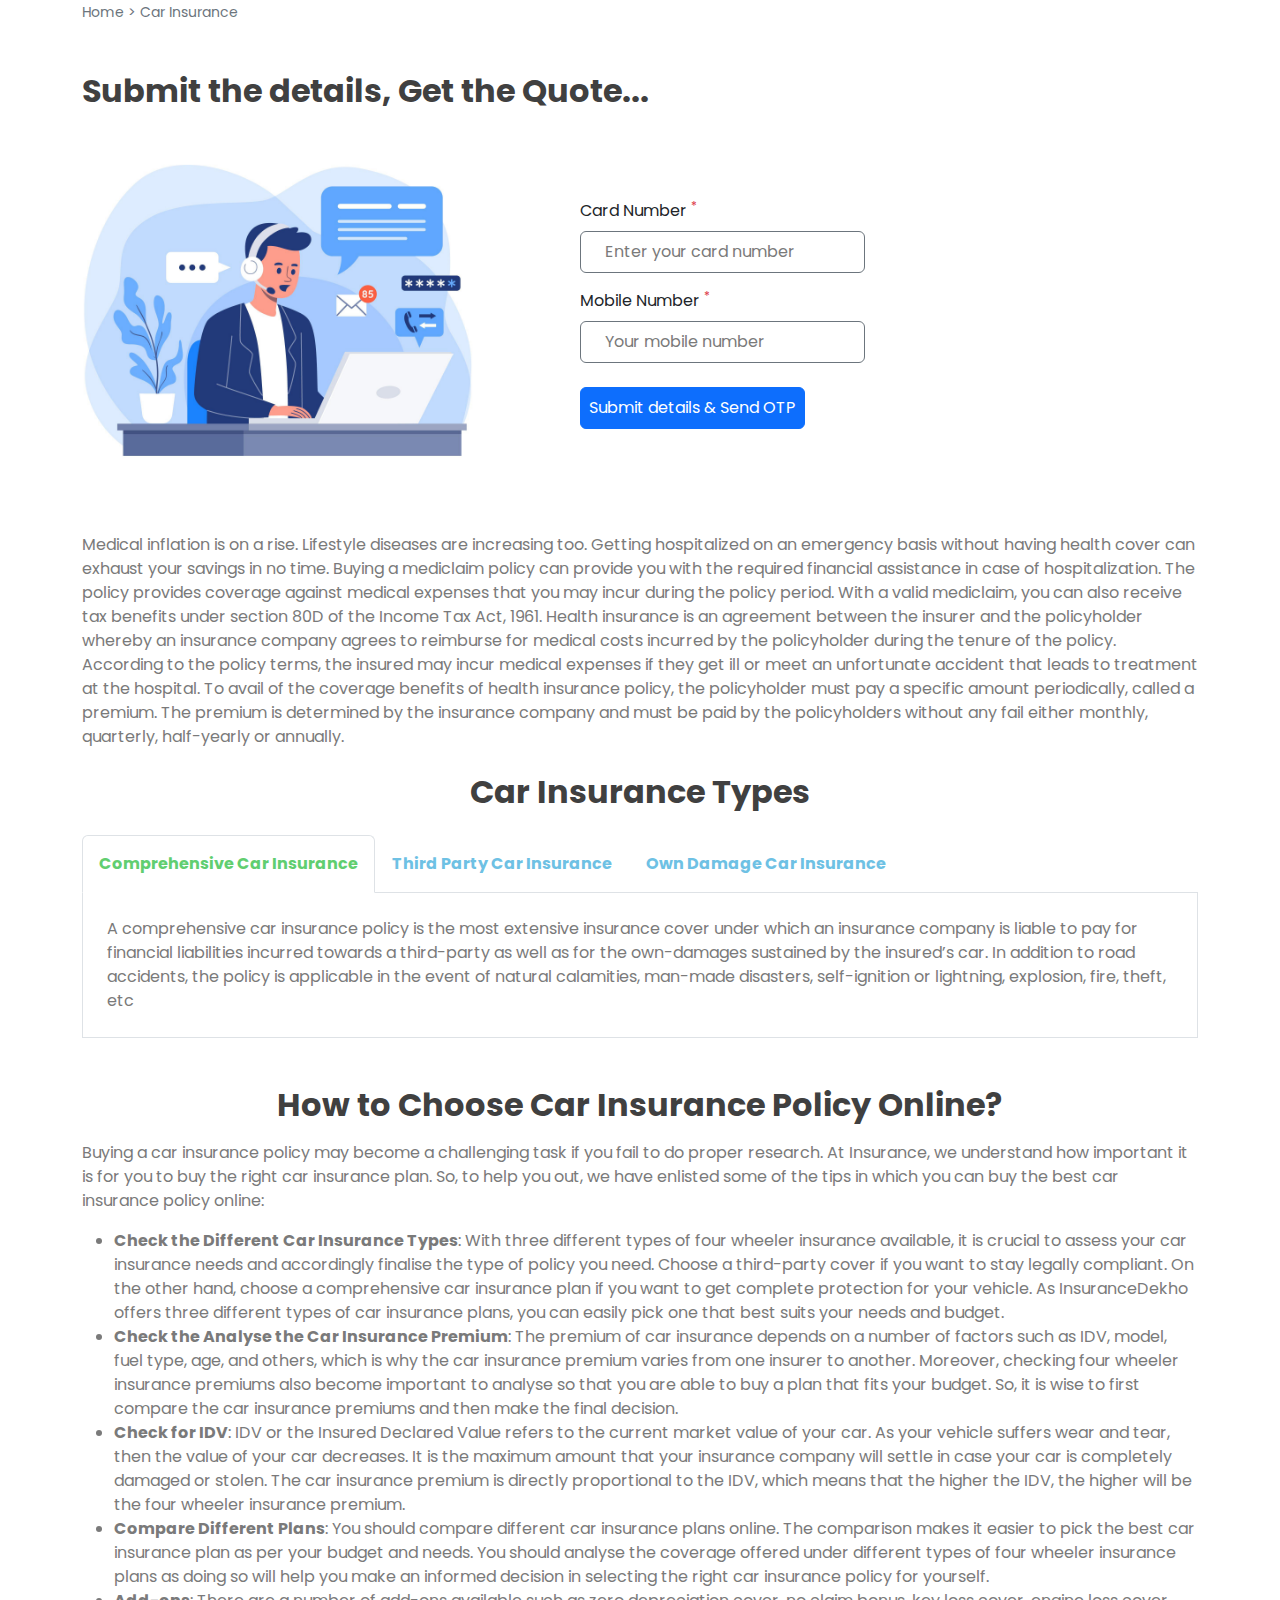
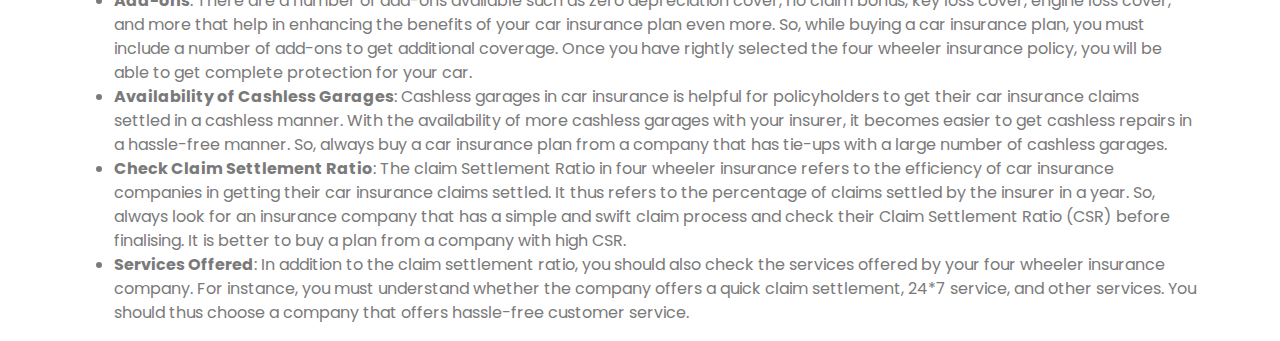
==== health-insurance.html @ cc4a96fe "update index.html and insurance.html" ====
<!DOCTYPE html>
<html lang="en">
  <head>
    <meta charset="UTF-8" />
    <meta name="viewport" content="width=device-width, initial-scale=1.0" />
    <link
      rel="stylesheet"
      href="https://cdn.jsdelivr.net/npm/bootstrap@5.3.3/dist/css/bootstrap.min.css"
    />

    <title>Health Insurance</title>
    <link rel="stylesheet" href="style.css" />
  </head>
  <body>

    <div class="container">
      <nav class="">
        <ul
          class="d-flex align-items-center gap-1 list-unstyled text-secondary"
        >
          <li>
            <a
              href="#"
              class="text-decoration-none text-secondary"
              style="font-size: 14px"
              >Home</a
            >
          </li>
          <li style="font-size: 14px">></li>
          <li>
            <a
              href="#"
              class="text-decoration-none text-secondary"
              style="font-size: 14px"
              >Car Insurance</a
            >
          </li>
        </ul>
      </nav>
      <h4 class="fw-bold fs-2 mt-5">Submit the details, Get the Quote...</h4>
      <div
        class="d-flex flex-column flex-md-row gap-5 justify-content-between"
      >
        <img class="img-fluid leads" src="asset/images/leads.jpg" alt="Leads" />
        <form action="" class="mx-auto align-self-center">
          <div
          
            class="d-flex flex-column flex-md-row flex-wrap row-gap-3"
          >
            <div class="g-col-3">
              <label for="cardNumber"
                >Card Number <sup class="text-danger">*</sup></label
              >
              <input
                type="text"
                id="cardNumber"
                class="mt-2 rounded p-2 border border-1 border-secondary"
                placeholder="Enter your card number"
                style="text-indent: 1rem"
                required
              />
            </div>
            <div class="">
              <label for="mobileNumber"
                >Mobile Number <sup class="text-danger">*</sup></label
              >
              <input
                type="text"
                id="mobileNumber"
                class="mt-2 rounded p-2 border border-1 border-secondary"
                placeholder="Your mobile number"
                style="text-indent: 1rem"
                required
              />
            </div>
          </div>
          <div class="mt-4">
            <button type="submit" class="btn btn-primary rounded p-2">
              Submit details & Send OTP
            </button>
          </div>
        </form>
      </div>
      <p class="mt-4">
        Medical inflation is on a rise. Lifestyle diseases are increasing too. Getting hospitalized on an emergency basis without having health cover can exhaust your savings in no time. Buying a mediclaim policy can provide you with the required financial assistance in case of hospitalization. The policy provides coverage against medical expenses that you may incur during the policy period. With a valid mediclaim, you can also receive tax benefits under section 80D of the Income Tax Act, 1961.

Health insurance is an agreement between the insurer and the policyholder whereby an insurance company agrees to reimburse for medical costs incurred by the policyholder during the tenure of the policy. According to the policy terms, the insured may incur medical expenses if they get ill or meet an unfortunate accident that leads to treatment at the hospital. To avail of the coverage benefits of health insurance policy, the policyholder must pay a specific amount periodically, called a premium. The premium is determined by the insurance company and must be paid by the policyholders without any fail either monthly, quarterly, half-yearly or annually.
        
        
      </p>
      <h4 class="fw-bold fs-2 mt-4 text-center" style="color: #404040">
       Car Insurance Types
      </h1>
      <div class="my-4 tab__Large">
        <ul class="nav nav-tabs" role="tablist">
          <li class="nav-item" role="presentation">
            <a
              class="nav-link active p-3 fw-bold tab__Link"
              id="simple-tab-0"
              data-bs-toggle="tab"
              href="#simple-tabpanel-0"
              role="tab"
              aria-controls="simple-tabpanel-0"
              aria-selected="true"
              >Comprehensive Car Insurance</a
            >
          </li>
          <li class="nav-item" role="presentation">
            <a
              class="nav-link p-3 fw-bold tab__Link"
              id="simple-tab-1"
              data-bs-toggle="tab"
              href="#simple-tabpanel-1"
              role="tab"
              aria-controls="simple-tabpanel-1"
              aria-selected="false"
              >Third Party Car Insurance</a
            >
          </li>
          <li class="nav-item" role="presentation">
            <a
              class="nav-link p-3 fw-bold tab__Link"
              id="simple-tab-2"
              data-bs-toggle="tab"
              href="#simple-tabpanel-2"
              role="tab"
              aria-controls="simple-tabpanel-2"
              aria-selected="false"
              >Own Damage Car Insurance</a
            >
          </li>
        </ul>
        <div class="tab-content" id="tab-content">
          <p
            class="tab-pane p-4 border border-top-0 active"
            id="simple-tabpanel-0"
            role="tabpanel"
            aria-labelledby="simple-tab-0"
          >
          A comprehensive car insurance policy is the most extensive insurance cover under which an insurance company is liable to pay for financial liabilities incurred towards a third-party as well as for the own-damages sustained by the insured’s car. In addition to road accidents, the policy is applicable in the event of natural calamities, man-made disasters, self-ignition or lightning, explosion, fire, theft, etc
          </p>
          <p
            class="tab-pane p-4 border border-top-0"
            id="simple-tabpanel-1"
            role="tabpanel"
            aria-labelledby="simple-tab-1"
          >
          Third-party car insurance policy is a mandatory requirement for driving a car in India. It is the most basic insurance plan and is thus also called Liability Only Car Insurance Policy. Under this cover, the insurance company is liable to pay for the bodily injuries, permanent disability, temporary disability as well as death of the third party caused by an accident involving the insured’s car. This plan also provides coverage for property damage incurred by the third party up to Rs. 7.5 Lakh.
          </p>
          <p
            class="tab-pane p-4 border border-top-0 "
            id="simple-tabpanel-2"
            role="tabpanel"
            aria-labelledby="simple-tab-2"
          >
          In September 2019, the Insurance Regulatory and Development Authority of India (IRDAI) introduced the Standalone Own-Damage car insurance policy. Under this plan, the insured gets insurance coverage only for the own-damages sustained by his/her four-wheeler in a road accident, natural/man-made calamity, fire, explosion, theft or any other mishap. A standalone own-damage car insurance policy aims at offering the insured the flexibility in terms of the insurance provider they want to choose.
          </p>
        </div>
      </div>
      <div
        class="accordion border my-4 small__devices__accordion"
        id="accordionPanelsStayOpenExample"
      >
        <div class="accordion-item">
          <h2 class="accordion-header" id="panelsStayOpen-headingOne">
            <button
              class="accordion-button fw-bold collapsed"
              type="button"
              data-bs-toggle="collapse"
              data-bs-target="#panelsStayOpen-collapseOne"
              aria-expanded="false"
              aria-controls="panelsStayOpen-collapseOne"
              style="border-radius: 0;"
            >
              Comprehensive Car Insurance
            </button>
          </h2>
          <div
            id="panelsStayOpen-collapseOne"
            class="accordion-collapse collapse"
            aria-labelledby="panelsStayOpen-headingOne"
          >
            <p class="accordion-body">
                A comprehensive car insurance policy is the most extensive insurance cover under which an insurance company is liable to pay for financial liabilities incurred towards a third-party as well as for the own-damages sustained by the insured’s car. In addition to road accidents, the policy is applicable in the event of natural calamities, man-made disasters, self-ignition or lightning, explosion, fire, theft, etc
            </p>
          </div>
        </div>
        <div class="accordion-item">
          <h2 class="accordion-header" id="panelsStayOpen-headingTwo">
            <button
              class="accordion-button collapsed fw-bold"
              type="button"
              data-bs-toggle="collapse"
              data-bs-target="#panelsStayOpen-collapseTwo"
              aria-expanded="false"
              aria-controls="panelsStayOpen-collapseTwo"
              style="border-radius: 0;"
            >
              Third Car Party Insurance
            </button>
          </h2>
          <div
            id="panelsStayOpen-collapseTwo"
            class="accordion-collapse collapse"
            aria-labelledby="panelsStayOpen-headingTwo"
          >
            <p class="accordion-body">
                Third-party car insurance policy is a mandatory requirement for driving a car in India. It is the most basic insurance plan and is thus also called Liability Only Car Insurance Policy. Under this cover, the insurance company is liable to pay for the bodily injuries, permanent disability, temporary disability as well as death of the third party caused by an accident involving the insured’s car. This plan also provides coverage for property damage incurred by the third party up to Rs. 7.5 Lakh.
            </p>
          </div>
        </div>
        <div class="accordion-item">
          <h2 class="accordion-header" id="panelsStayOpen-headingThree">
            <button
              class="accordion-button collapsed fw-bold"
              type="button"
              data-bs-toggle="collapse"
              data-bs-target="#panelsStayOpen-collapseThree"
              aria-expanded="false"
              aria-controls="panelsStayOpen-collapseThree"
              style="border-radius: 0;"
            >
              Own Damage Car Insurance
            </button>
          </h2>
          <div
            id="panelsStayOpen-collapseThree"
            class="accordion-collapse collapse"
            aria-labelledby="panelsStayOpen-headingThree"
          >
            <p class="accordion-body">
                In September 2019, the Insurance Regulatory and Development Authority of India (IRDAI) introduced the Standalone Own-Damage car insurance policy. Under this plan, the insured gets insurance coverage only for the own-damages sustained by his/her four-wheeler in a road accident, natural/man-made calamity, fire, explosion, theft or any other mishap. A standalone own-damage car insurance policy aims at offering the insured the flexibility in terms of the insurance provider they want to choose.
            </p>
          </div>
         </div>
        </div>
        <div class="mt-5">
            <h4 class="fw-bold fs-2 mb-3 text-center" style="color: #404040">
                How to Choose Car Insurance Policy Online?
              </h4>
              <p class="my-3">Buying a car insurance policy may become a challenging task if you fail to do proper research. At Insurance, we understand how important it is for you to buy the right car insurance plan. So, to help you out, we have enlisted some of the tips in which you can buy the best car insurance policy online:</p>
              <div class="flex flex-column gap-3">
                <ul class="" style="color: #7A7A7A;">
                    <li><span class="fw-bold" style="color: #7A7A7A;">Check the Different Car Insurance Types</span>: With three different types of four wheeler insurance available, it is crucial to assess your car insurance needs and accordingly finalise the type of policy you need. Choose a third-party cover if you want to stay legally compliant. On the other hand, choose a comprehensive car insurance plan if you want to get complete protection for your vehicle. As InsuranceDekho offers three different types of car insurance plans, you can easily pick one that best suits your needs and budget.</li>
                    <li>
                        <span class="fw-bold" style="color: #7A7A7A;">Check the Analyse the Car Insurance Premium</span>: The premium of car insurance depends on a number of factors such as IDV, model, fuel type, age, and others, which is why the car insurance premium varies from one insurer to another. Moreover, checking four wheeler insurance premiums also become important to analyse so that you are able to buy a plan that fits your budget. So, it is wise to first compare the car insurance premiums and then make the final decision.
                    </li>
                    <li>
                        <span class="fw-bold" style="color: #7A7A7A;">Check for IDV</span>: IDV or the Insured Declared Value refers to the current market value of your car. As your vehicle suffers wear and tear, then the value of your car decreases. It is the maximum amount that your insurance company will settle in case your car is completely damaged or stolen. The car insurance premium is directly proportional to the IDV, which means that the higher the IDV, the higher will be the four wheeler insurance premium.
                    </li>
                    <li>
                        <span class="fw-bold" style="color: #7A7A7A;">Compare Different Plans</span>: You should compare different car insurance plans online. The comparison makes it easier to pick the best car insurance plan as per your budget and needs. You should analyse the coverage offered under different types of four wheeler insurance plans as doing so will help you make an informed decision in selecting the right car insurance policy for yourself.
                    </li>
                    <li>
                        <span class="fw-bold" style="color: #7A7A7A;">Add-ons</span>: There are a number of add-ons available such as zero depreciation cover, no claim bonus, key loss cover, engine loss cover, and more that help in enhancing the benefits of your car insurance plan even more. So, while buying a car insurance plan, you must include a number of add-ons to get additional coverage. Once you have rightly selected the four wheeler insurance policy, you will be able to get complete protection for your car.
                    </li>
                    <li>
                        <span class="fw-bold" style="color: #7A7A7A;">Availability of Cashless Garages</span>: Cashless garages in car insurance is helpful for policyholders to get their car insurance claims settled in a cashless manner. With the availability of more cashless garages with your insurer, it becomes easier to get cashless repairs in a hassle-free manner. So, always buy a car insurance plan from a company that has tie-ups with a large number of cashless garages.
                    </li>
                    <li>
                        <span class="fw-bold" style="color: #7A7A7A;"> Check Claim Settlement Ratio</span>: The claim Settlement Ratio in four wheeler insurance refers to the efficiency of car insurance companies in getting their car insurance claims settled. It thus refers to the percentage of claims settled by the insurer in a year. So, always look for an insurance company that has a simple and swift claim process and check their Claim Settlement Ratio (CSR) before finalising. It is better to buy a plan from a company with high CSR.
                    </li>
              
                    <li>
                        <span class="fw-bold" style="color: #7A7A7A;">Services Offered</span>: In addition to the claim settlement ratio, you should also check the services offered by your four wheeler insurance company. For instance, you must understand whether the company offers a quick claim settlement, 24*7 service, and other services. You should thus choose a company that offers hassle-free customer service.
                </ul>
                </div>
               
        </div>
      </div>
    </div>


    <!-- Bootstrap -->
    <script src="https://cdn.jsdelivr.net/npm/bootstrap@5.3.3/dist/js/bootstrap.bundle.min.js"></script>
  

<!-- jQuery -->
<script src="https://code.jquery.com/jquery-3.7.1.min.js" integrity="sha256-/JqT3SQfawRcv/BIHPThkBvs0OEvtFFmqPF/lYI/Cxo=" crossorigin="anonymous"></script>

<script src="index.js"></script>

</body>
</html>
---- style.css ----
@import url('https://fonts.googleapis.com/css2?family=Poppins:ital,wght@0,100;0,200;0,300;0,400;0,500;0,600;0,700;0,800;0,900;1,100;1,200;1,300;1,400;1,500;1,600;1,700;1,800;1,900&display=swap');
*{
    margin: 0;
    padding: 0;
    font-family: "Poppins", sans-serif;
}
:root{
    --heading-color: #404040;
    --paragraph-color: #7A7A7A;
    --acordion-color1: #6EC1E4;
    --acordion-color2: #61CE70;
}
h1, h2,h3,h4,h6,h6{
    color: var(--heading-color);
}

.leads{
    width: 50%;
    align-self: center;
}
form{
    width: 90% !important;
    margin: 0 auto;

}
label, input, button{
    display: block;
}
input{
    all: unset;
    width: 80%;
}
::placeholder{
    color: var(--paragraph-color);
}
p{
    color: var(--paragraph-color);
}
.tab__Link{
    color: var(--acordion-color1) !important;
}
.tab__Link.active{
    color: var(--acordion-color2) !important;
}
.tab__Large{
    display: block;
    visibility:visible;
}
.small__devices__accordion{
    display: none;
    visibility: hidden;
}

.accordion-button.collapsed{
    color: var(--acordion-color1) !important;
}
.accordion-button{
    color: var(--acordion-color2) !important;
}
.accordion-button::after {
    display: none;
    content: none
  }
@media (min-width: 992px) {
    .leads{
        width: 35%;
    
    }
    form{
        width: 50% !important;
    }
}
@media (max-width:992px) {
    .small__devices__accordion{
        display: block;
        visibility:visible;
        border-radius: 0;
        
    } 
    .tab__Large{
        display: none;
    visibility: hidden;
    }
}
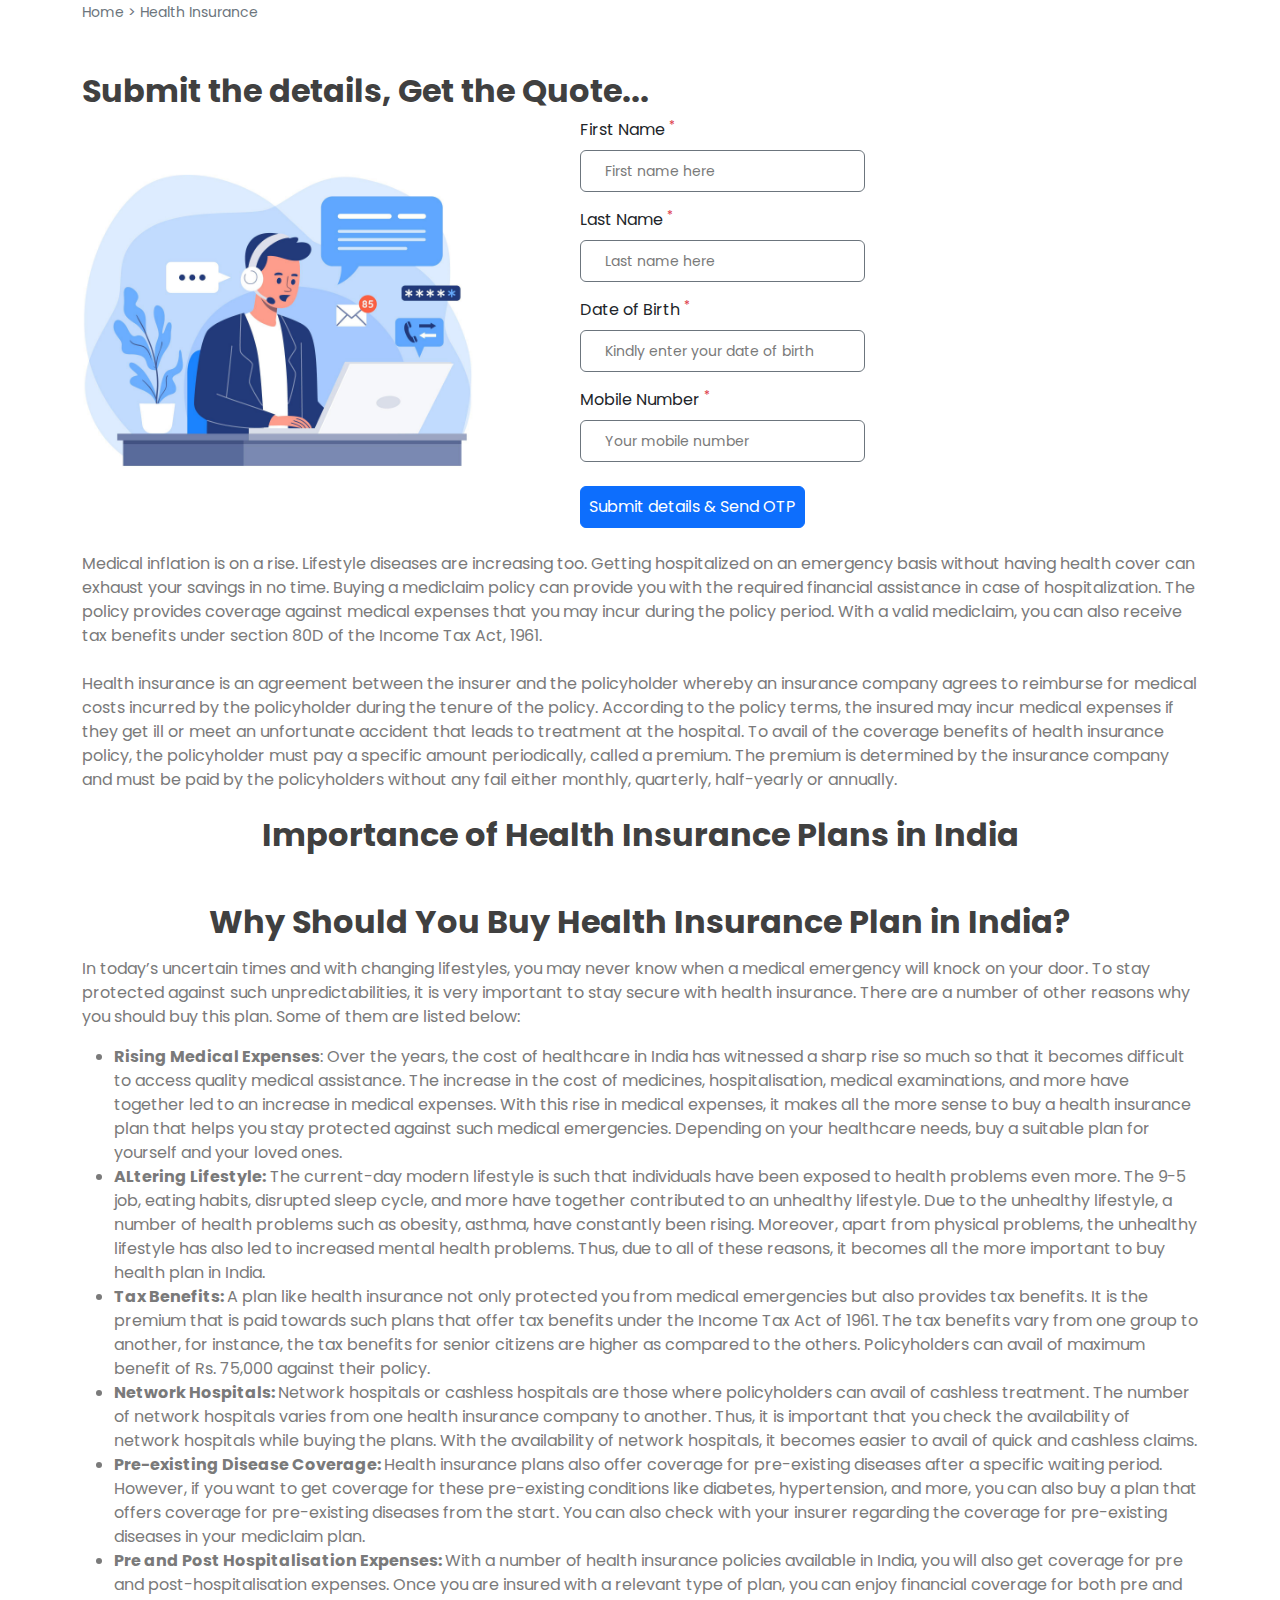
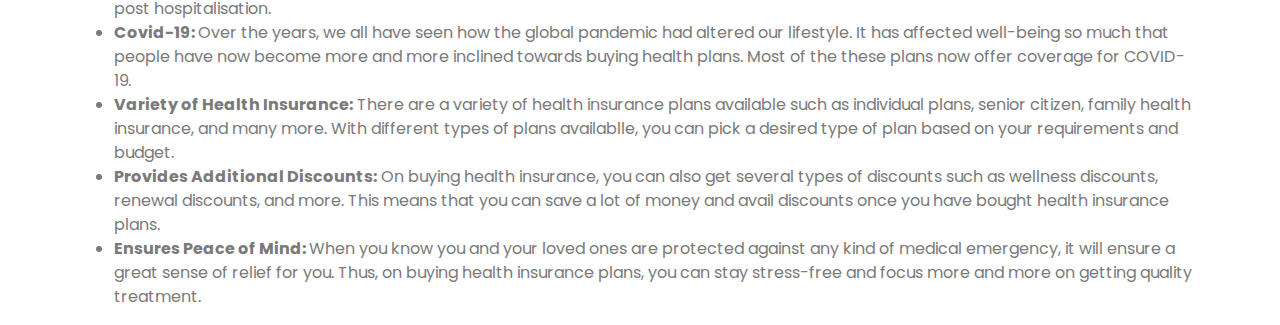
==== commit 377e4ce5: "update health-insurance.html and style.css" ====
--- a/health-insurance.html
+++ b/health-insurance.html
@@ -32,7 +32,7 @@
               href="#"
               class="text-decoration-none text-secondary"
               style="font-size: 14px"
-              >Car Insurance</a
+              >Health Insurance</a
             >
           </li>
         </ul>
@@ -48,31 +48,57 @@
             class="d-flex flex-column flex-md-row flex-wrap row-gap-3"
           >
             <div class="g-col-3">
-              <label for="cardNumber"
-                >Card Number <sup class="text-danger">*</sup></label
+              <label for="firstName"
+                >First Name <sup class="text-danger">*</sup></label
               >
               <input
                 type="text"
-                id="cardNumber"
+                id="firstName"
                 class="mt-2 rounded p-2 border border-1 border-secondary"
-                placeholder="Enter your card number"
+                placeholder="First name here"
                 style="text-indent: 1rem"
                 required
               />
             </div>
-            <div class="">
-              <label for="mobileNumber"
-                >Mobile Number <sup class="text-danger">*</sup></label
+            <div class="g-col-3">
+              <label for="lastName"
+                >Last Name <sup class="text-danger">*</sup></label
               >
               <input
                 type="text"
-                id="mobileNumber"
+                id="lastName"
                 class="mt-2 rounded p-2 border border-1 border-secondary"
-                placeholder="Your mobile number"
+                placeholder="Last name here"
                 style="text-indent: 1rem"
                 required
               />
             </div>
+            <div class="g-col-3">
+                <label for="date-of-birth"
+                  >Date of Birth <sup class="text-danger">*</sup></label
+                >
+                <input
+                  type="text"
+                  id="date-of-birth"
+                  class="mt-2 rounded p-2 border border-1 border-secondary"
+                  placeholder="Kindly enter your date of birth"
+                  style="text-indent: 1rem"
+                  required
+                />
+              </div>
+              <div class="g-col-3">
+                <label for="mobileNumber"
+                  >Mobile Number <sup class="text-danger">*</sup></label
+                >
+                <input
+                  type="text"
+                  id="mobileNumber"
+                  class="mt-2 rounded p-2 border border-1 border-secondary"
+                  placeholder="Your mobile number"
+                  style="text-indent: 1rem"
+                  required
+                />
+              </div>
           </div>
           <div class="mt-4">
             <button type="submit" class="btn btn-primary rounded p-2">
@@ -82,189 +108,52 @@
         </form>
       </div>
       <p class="mt-4">
-        Medical inflation is on a rise. Lifestyle diseases are increasing too. Getting hospitalized on an emergency basis without having health cover can exhaust your savings in no time. Buying a mediclaim policy can provide you with the required financial assistance in case of hospitalization. The policy provides coverage against medical expenses that you may incur during the policy period. With a valid mediclaim, you can also receive tax benefits under section 80D of the Income Tax Act, 1961.
+        Medical inflation is on a rise. Lifestyle diseases are increasing too. Getting hospitalized on an emergency basis without having health cover can exhaust your savings in no time. Buying a mediclaim policy can provide you with the required financial assistance in case of hospitalization. The policy provides coverage against medical expenses that you may incur during the policy period. With a valid mediclaim, you can also receive tax benefits under section 80D of the Income Tax Act, 1961. <br><br>
+        Health insurance is an agreement between the insurer and the policyholder whereby an insurance company agrees to reimburse for medical costs incurred by the policyholder during the tenure of the policy. According to the policy terms, the insured may incur medical expenses if they get ill or meet an unfortunate accident that leads to treatment at the hospital. To avail of the coverage benefits of health insurance policy, the policyholder must pay a specific amount periodically, called a premium. The premium is determined by the insurance company and must be paid by the policyholders without any fail either monthly, quarterly, half-yearly or annually.
+      </p>
 
-Health insurance is an agreement between the insurer and the policyholder whereby an insurance company agrees to reimburse for medical costs incurred by the policyholder during the tenure of the policy. According to the policy terms, the insured may incur medical expenses if they get ill or meet an unfortunate accident that leads to treatment at the hospital. To avail of the coverage benefits of health insurance policy, the policyholder must pay a specific amount periodically, called a premium. The premium is determined by the insurance company and must be paid by the policyholders without any fail either monthly, quarterly, half-yearly or annually.
-        
-        
-      </p>
       <h4 class="fw-bold fs-2 mt-4 text-center" style="color: #404040">
-       Car Insurance Types
+        Importance of Health Insurance Plans in India
       </h1>
-      <div class="my-4 tab__Large">
-        <ul class="nav nav-tabs" role="tablist">
-          <li class="nav-item" role="presentation">
-            <a
-              class="nav-link active p-3 fw-bold tab__Link"
-              id="simple-tab-0"
-              data-bs-toggle="tab"
-              href="#simple-tabpanel-0"
-              role="tab"
-              aria-controls="simple-tabpanel-0"
-              aria-selected="true"
-              >Comprehensive Car Insurance</a
-            >
-          </li>
-          <li class="nav-item" role="presentation">
-            <a
-              class="nav-link p-3 fw-bold tab__Link"
-              id="simple-tab-1"
-              data-bs-toggle="tab"
-              href="#simple-tabpanel-1"
-              role="tab"
-              aria-controls="simple-tabpanel-1"
-              aria-selected="false"
-              >Third Party Car Insurance</a
-            >
-          </li>
-          <li class="nav-item" role="presentation">
-            <a
-              class="nav-link p-3 fw-bold tab__Link"
-              id="simple-tab-2"
-              data-bs-toggle="tab"
-              href="#simple-tabpanel-2"
-              role="tab"
-              aria-controls="simple-tabpanel-2"
-              aria-selected="false"
-              >Own Damage Car Insurance</a
-            >
-          </li>
-        </ul>
-        <div class="tab-content" id="tab-content">
-          <p
-            class="tab-pane p-4 border border-top-0 active"
-            id="simple-tabpanel-0"
-            role="tabpanel"
-            aria-labelledby="simple-tab-0"
-          >
-          A comprehensive car insurance policy is the most extensive insurance cover under which an insurance company is liable to pay for financial liabilities incurred towards a third-party as well as for the own-damages sustained by the insured’s car. In addition to road accidents, the policy is applicable in the event of natural calamities, man-made disasters, self-ignition or lightning, explosion, fire, theft, etc
-          </p>
-          <p
-            class="tab-pane p-4 border border-top-0"
-            id="simple-tabpanel-1"
-            role="tabpanel"
-            aria-labelledby="simple-tab-1"
-          >
-          Third-party car insurance policy is a mandatory requirement for driving a car in India. It is the most basic insurance plan and is thus also called Liability Only Car Insurance Policy. Under this cover, the insurance company is liable to pay for the bodily injuries, permanent disability, temporary disability as well as death of the third party caused by an accident involving the insured’s car. This plan also provides coverage for property damage incurred by the third party up to Rs. 7.5 Lakh.
-          </p>
-          <p
-            class="tab-pane p-4 border border-top-0 "
-            id="simple-tabpanel-2"
-            role="tabpanel"
-            aria-labelledby="simple-tab-2"
-          >
-          In September 2019, the Insurance Regulatory and Development Authority of India (IRDAI) introduced the Standalone Own-Damage car insurance policy. Under this plan, the insured gets insurance coverage only for the own-damages sustained by his/her four-wheeler in a road accident, natural/man-made calamity, fire, explosion, theft or any other mishap. A standalone own-damage car insurance policy aims at offering the insured the flexibility in terms of the insurance provider they want to choose.
-          </p>
-        </div>
-      </div>
-      <div
-        class="accordion border my-4 small__devices__accordion"
-        id="accordionPanelsStayOpenExample"
-      >
-        <div class="accordion-item">
-          <h2 class="accordion-header" id="panelsStayOpen-headingOne">
-            <button
-              class="accordion-button fw-bold collapsed"
-              type="button"
-              data-bs-toggle="collapse"
-              data-bs-target="#panelsStayOpen-collapseOne"
-              aria-expanded="false"
-              aria-controls="panelsStayOpen-collapseOne"
-              style="border-radius: 0;"
-            >
-              Comprehensive Car Insurance
-            </button>
-          </h2>
-          <div
-            id="panelsStayOpen-collapseOne"
-            class="accordion-collapse collapse"
-            aria-labelledby="panelsStayOpen-headingOne"
-          >
-            <p class="accordion-body">
-                A comprehensive car insurance policy is the most extensive insurance cover under which an insurance company is liable to pay for financial liabilities incurred towards a third-party as well as for the own-damages sustained by the insured’s car. In addition to road accidents, the policy is applicable in the event of natural calamities, man-made disasters, self-ignition or lightning, explosion, fire, theft, etc
-            </p>
-          </div>
-        </div>
-        <div class="accordion-item">
-          <h2 class="accordion-header" id="panelsStayOpen-headingTwo">
-            <button
-              class="accordion-button collapsed fw-bold"
-              type="button"
-              data-bs-toggle="collapse"
-              data-bs-target="#panelsStayOpen-collapseTwo"
-              aria-expanded="false"
-              aria-controls="panelsStayOpen-collapseTwo"
-              style="border-radius: 0;"
-            >
-              Third Car Party Insurance
-            </button>
-          </h2>
-          <div
-            id="panelsStayOpen-collapseTwo"
-            class="accordion-collapse collapse"
-            aria-labelledby="panelsStayOpen-headingTwo"
-          >
-            <p class="accordion-body">
-                Third-party car insurance policy is a mandatory requirement for driving a car in India. It is the most basic insurance plan and is thus also called Liability Only Car Insurance Policy. Under this cover, the insurance company is liable to pay for the bodily injuries, permanent disability, temporary disability as well as death of the third party caused by an accident involving the insured’s car. This plan also provides coverage for property damage incurred by the third party up to Rs. 7.5 Lakh.
-            </p>
-          </div>
-        </div>
-        <div class="accordion-item">
-          <h2 class="accordion-header" id="panelsStayOpen-headingThree">
-            <button
-              class="accordion-button collapsed fw-bold"
-              type="button"
-              data-bs-toggle="collapse"
-              data-bs-target="#panelsStayOpen-collapseThree"
-              aria-expanded="false"
-              aria-controls="panelsStayOpen-collapseThree"
-              style="border-radius: 0;"
-            >
-              Own Damage Car Insurance
-            </button>
-          </h2>
-          <div
-            id="panelsStayOpen-collapseThree"
-            class="accordion-collapse collapse"
-            aria-labelledby="panelsStayOpen-headingThree"
-          >
-            <p class="accordion-body">
-                In September 2019, the Insurance Regulatory and Development Authority of India (IRDAI) introduced the Standalone Own-Damage car insurance policy. Under this plan, the insured gets insurance coverage only for the own-damages sustained by his/her four-wheeler in a road accident, natural/man-made calamity, fire, explosion, theft or any other mishap. A standalone own-damage car insurance policy aims at offering the insured the flexibility in terms of the insurance provider they want to choose.
-            </p>
-          </div>
-         </div>
-        </div>
+      
         <div class="mt-5">
             <h4 class="fw-bold fs-2 mb-3 text-center" style="color: #404040">
-                How to Choose Car Insurance Policy Online?
+                Why Should You Buy Health Insurance Plan in India?
               </h4>
-              <p class="my-3">Buying a car insurance policy may become a challenging task if you fail to do proper research. At Insurance, we understand how important it is for you to buy the right car insurance plan. So, to help you out, we have enlisted some of the tips in which you can buy the best car insurance policy online:</p>
-              <div class="flex flex-column gap-3">
+              <p class="my-3">In today’s uncertain times and with changing lifestyles, you may never know when a medical emergency will knock on your door. To stay protected against such unpredictabilities, it is very important to stay secure with health insurance. There are a number of other reasons why you should buy this plan. Some of them are listed below:</p>
+            <div class="flex flex-column gap-3">
                 <ul class="" style="color: #7A7A7A;">
-                    <li><span class="fw-bold" style="color: #7A7A7A;">Check the Different Car Insurance Types</span>: With three different types of four wheeler insurance available, it is crucial to assess your car insurance needs and accordingly finalise the type of policy you need. Choose a third-party cover if you want to stay legally compliant. On the other hand, choose a comprehensive car insurance plan if you want to get complete protection for your vehicle. As InsuranceDekho offers three different types of car insurance plans, you can easily pick one that best suits your needs and budget.</li>
+                    <li><span class="fw-bold" style="color: #7A7A7A;">Rising Medical Expenses</span>: Over the years, the cost of healthcare in India has witnessed a sharp rise so much so that it becomes difficult to access quality medical assistance. The increase in the cost of medicines, hospitalisation, medical examinations, and more have together led to an increase in medical expenses. With this rise in medical expenses, it makes all the more sense to buy a health insurance plan that helps you stay protected against such medical emergencies. Depending on your healthcare needs, buy a suitable plan for yourself and your loved ones.</li>
                     <li>
-                        <span class="fw-bold" style="color: #7A7A7A;">Check the Analyse the Car Insurance Premium</span>: The premium of car insurance depends on a number of factors such as IDV, model, fuel type, age, and others, which is why the car insurance premium varies from one insurer to another. Moreover, checking four wheeler insurance premiums also become important to analyse so that you are able to buy a plan that fits your budget. So, it is wise to first compare the car insurance premiums and then make the final decision.
+                        <span class="fw-bold" style="color: #7A7A7A;">ALtering Lifestyle:</span> The current-day modern lifestyle is such that individuals have been exposed to health problems even more. The 9-5 job, eating habits, disrupted sleep cycle, and more have together contributed to an unhealthy lifestyle. Due to the unhealthy lifestyle, a number of health problems such as obesity, asthma, have constantly been rising. Moreover, apart from physical problems, the unhealthy lifestyle has also led to increased mental health problems. Thus, due to all of these reasons, it becomes all the more important to buy health plan in India.
                     </li>
                     <li>
-                        <span class="fw-bold" style="color: #7A7A7A;">Check for IDV</span>: IDV or the Insured Declared Value refers to the current market value of your car. As your vehicle suffers wear and tear, then the value of your car decreases. It is the maximum amount that your insurance company will settle in case your car is completely damaged or stolen. The car insurance premium is directly proportional to the IDV, which means that the higher the IDV, the higher will be the four wheeler insurance premium.
+                        <span class="fw-bold" style="color: #7A7A7A;">Tax Benefits: </span> A plan like health insurance not only protected you from medical emergencies but also provides tax benefits. It is the premium that is paid towards such plans that offer tax benefits under the Income Tax Act of 1961. The tax benefits vary from one group to another, for instance, the tax benefits for senior citizens are higher as compared to the others. Policyholders can avail of maximum benefit of Rs. 75,000 against their policy.
                     </li>
                     <li>
-                        <span class="fw-bold" style="color: #7A7A7A;">Compare Different Plans</span>: You should compare different car insurance plans online. The comparison makes it easier to pick the best car insurance plan as per your budget and needs. You should analyse the coverage offered under different types of four wheeler insurance plans as doing so will help you make an informed decision in selecting the right car insurance policy for yourself.
+                        <span class="fw-bold" style="color: #7A7A7A;">Network Hospitals: </span> Network hospitals or cashless hospitals are those where policyholders can avail of cashless treatment. The number of network hospitals varies from one health insurance company to another. Thus, it is important that you check the availability of network hospitals while buying the plans. With the availability of network hospitals, it becomes easier to avail of quick and cashless claims.
                     </li>
                     <li>
-                        <span class="fw-bold" style="color: #7A7A7A;">Add-ons</span>: There are a number of add-ons available such as zero depreciation cover, no claim bonus, key loss cover, engine loss cover, and more that help in enhancing the benefits of your car insurance plan even more. So, while buying a car insurance plan, you must include a number of add-ons to get additional coverage. Once you have rightly selected the four wheeler insurance policy, you will be able to get complete protection for your car.
+                        <span class="fw-bold" style="color: #7A7A7A;">Pre-existing Disease Coverage: </span> Health insurance plans also offer coverage for pre-existing diseases after a specific waiting period. However, if you want to get coverage for these pre-existing conditions like diabetes, hypertension, and more, you can also buy a plan that offers coverage for pre-existing diseases from the start. You can also check with your insurer regarding the coverage for pre-existing diseases in your mediclaim plan.
                     </li>
                     <li>
-                        <span class="fw-bold" style="color: #7A7A7A;">Availability of Cashless Garages</span>: Cashless garages in car insurance is helpful for policyholders to get their car insurance claims settled in a cashless manner. With the availability of more cashless garages with your insurer, it becomes easier to get cashless repairs in a hassle-free manner. So, always buy a car insurance plan from a company that has tie-ups with a large number of cashless garages.
+                        <span class="fw-bold" style="color: #7A7A7A;">Pre and Post Hospitalisation Expenses: </span> With a number of health insurance policies available in India, you will also get coverage for pre and post-hospitalisation expenses. Once you are insured with a relevant type of plan, you can enjoy financial coverage for both pre and post hospitalisation.
                     </li>
                     <li>
-                        <span class="fw-bold" style="color: #7A7A7A;"> Check Claim Settlement Ratio</span>: The claim Settlement Ratio in four wheeler insurance refers to the efficiency of car insurance companies in getting their car insurance claims settled. It thus refers to the percentage of claims settled by the insurer in a year. So, always look for an insurance company that has a simple and swift claim process and check their Claim Settlement Ratio (CSR) before finalising. It is better to buy a plan from a company with high CSR.
+                        <span class="fw-bold" style="color: #7A7A7A;">Covid-19: </span> Over the years, we all have seen how the global pandemic had altered our lifestyle. It has affected well-being so much that people have now become more and more inclined towards buying health plans. Most of the these plans now offer coverage for COVID-19.
                     </li>
               
                     <li>
-                        <span class="fw-bold" style="color: #7A7A7A;">Services Offered</span>: In addition to the claim settlement ratio, you should also check the services offered by your four wheeler insurance company. For instance, you must understand whether the company offers a quick claim settlement, 24*7 service, and other services. You should thus choose a company that offers hassle-free customer service.
+                        <span class="fw-bold" style="color: #7A7A7A;">Variety of Health Insurance:</span> There are a variety of health insurance plans available such as individual plans, senior citizen, family health insurance, and many more. With different types of plans availablle, you can pick a desired type of plan based on your requirements and budget.
+                    </li>
+                    <li>
+                        <span class="fw-bold" style="color: #7A7A7A;"> Provides Additional Discounts:</span> On buying health insurance, you can also get several types of discounts such as wellness discounts, renewal discounts, and more. This means that you can save a lot of money and avail discounts once you have bought health insurance plans.
+                    </li>
+                    <li>
+                        <span class="fw-bold" style="color: #7A7A7A;">Ensures Peace of Mind: </span>  When you know you and your loved ones are protected against any kind of medical emergency, it will ensure a great sense of relief for you. Thus, on buying health insurance plans, you can stay stress-free and focus more and more on getting quality treatment.
+                    </li>
                 </ul>
-                </div>
+            </div>
                
         </div>
       </div>
--- a/style.css
+++ b/style.css
@@ -32,6 +32,7 @@
 }
 ::placeholder{
     color: var(--paragraph-color);
+    font-size: 14px;
 }
 p{
     color: var(--paragraph-color);
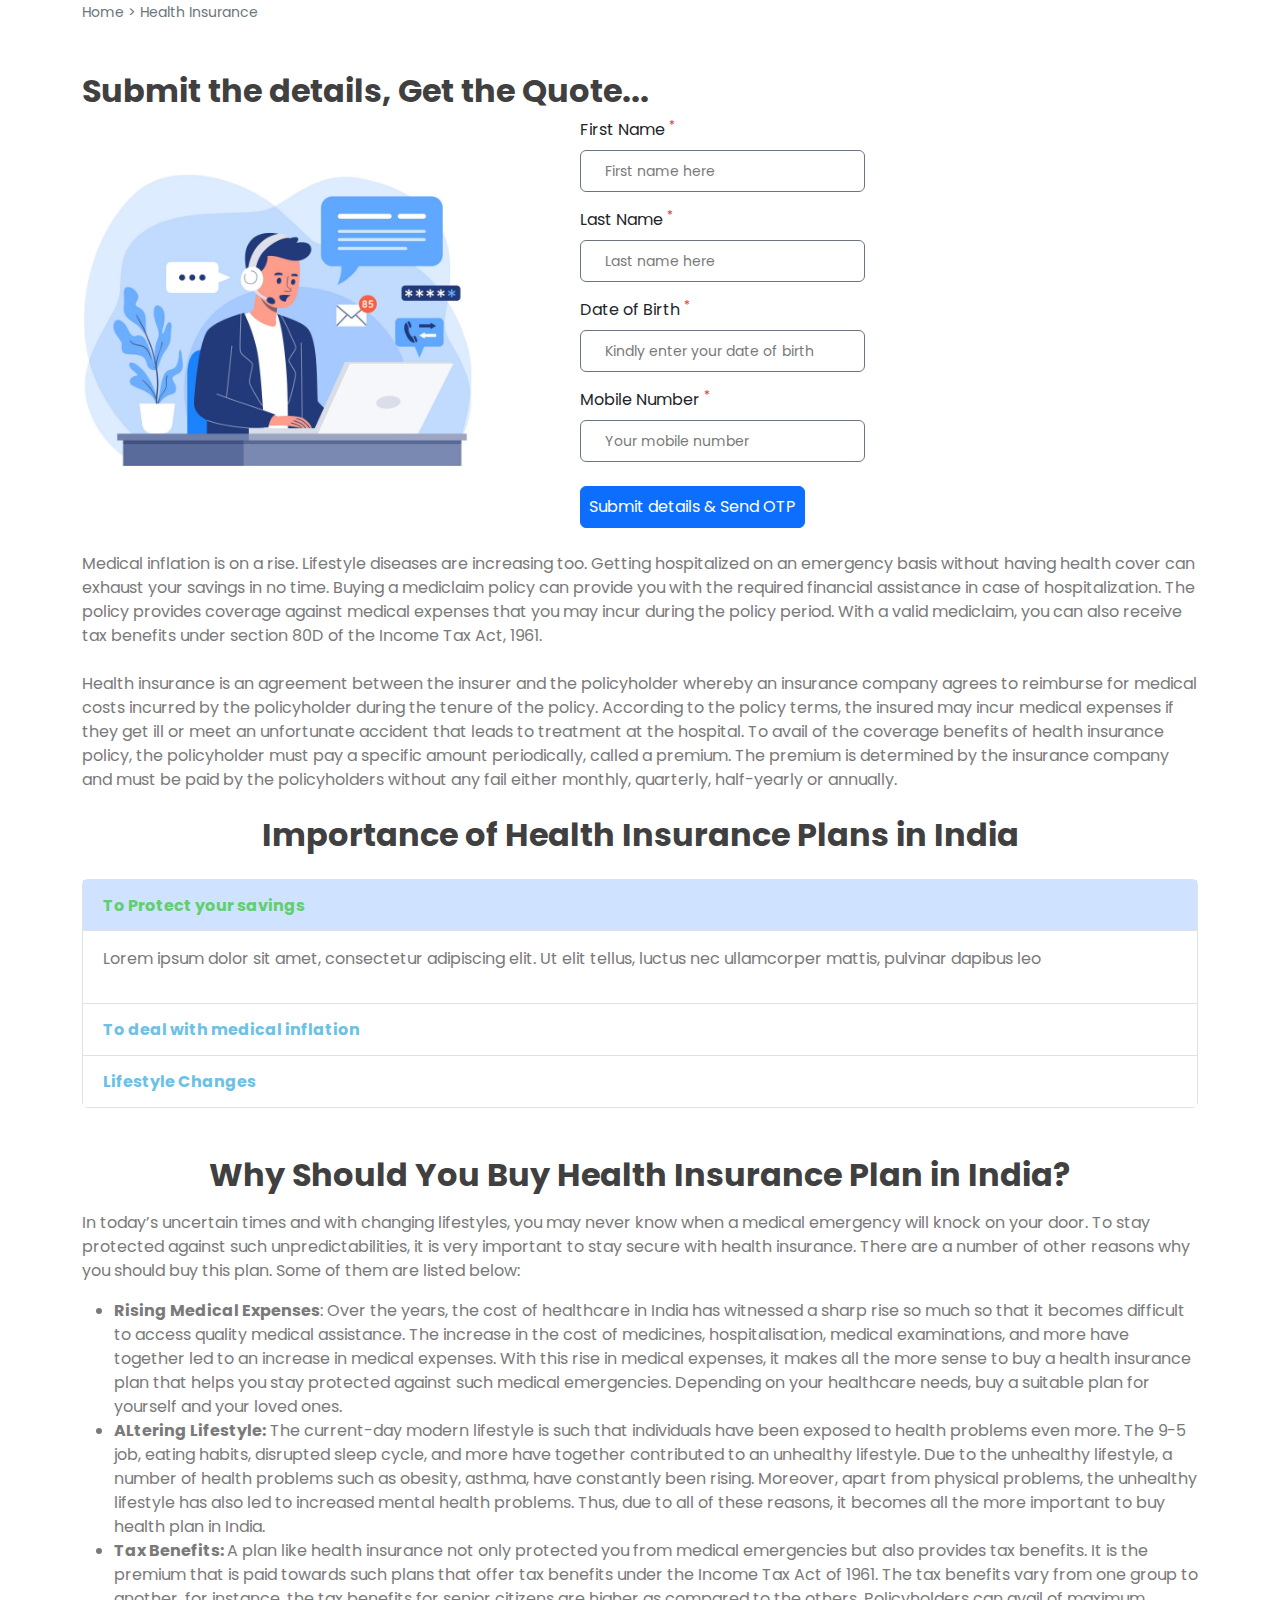
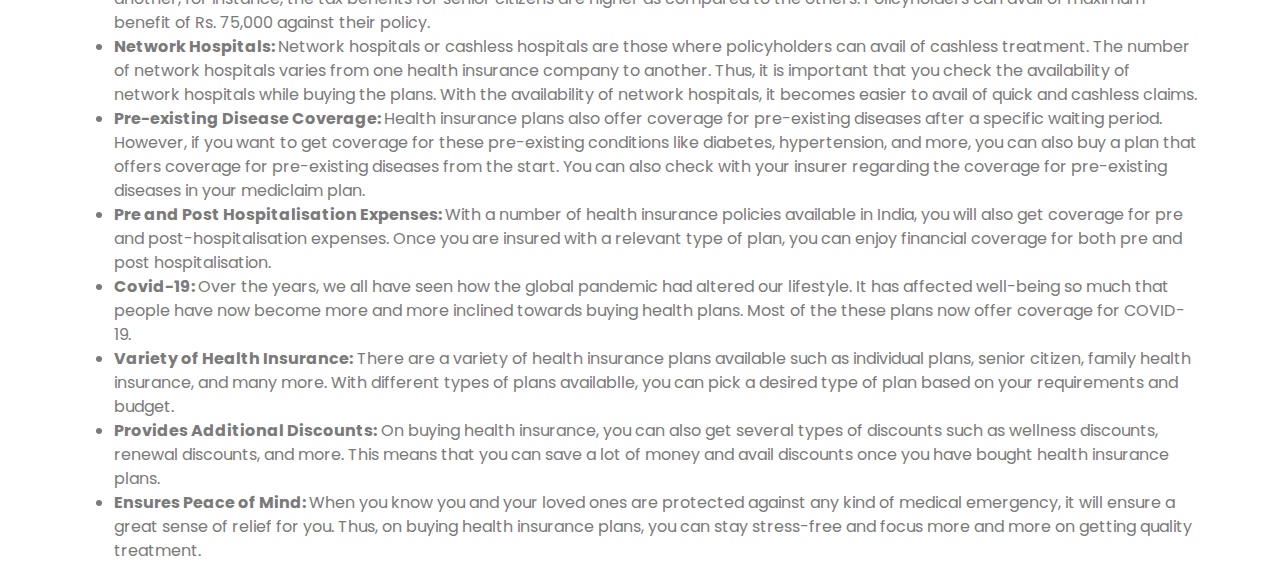
==== commit 54632f25: "update health-insurance.html and index.html" ====
--- a/health-insurance.html
+++ b/health-insurance.html
@@ -115,6 +115,78 @@
       <h4 class="fw-bold fs-2 mt-4 text-center" style="color: #404040">
         Importance of Health Insurance Plans in India
       </h1>
+      <div
+      class="accordion my-4"
+      id="accordionExample"
+    >
+      <div class="accordion-item border-bottom">
+        <h2 class="accordion-header" id="headingOne">
+          <button
+          class="accordion-button fw-bold" type="button" data-bs-toggle="collapse" data-bs-target="#collapseOne" aria-expanded="true" aria-controls="collapseOne"
+            style="border-radius: 0;"
+          >
+          To Protect your savings
+          </button>
+        </h2>
+        <div
+        id="collapseOne" class="accordion-collapse collapse show" aria-labelledby="headingOne" data-bs-parent="#accordionExample"
+        >
+          <p class="accordion-body" style="color: #7A7A7A;">
+            Lorem ipsum dolor sit amet, consectetur adipiscing elit. Ut elit tellus, luctus nec ullamcorper mattis, pulvinar dapibus leo
+          </p>
+        </div>
+      </div>
+      <div class="accordion-item">
+        <h2 class="accordion-header" id="headingTwo">
+          <button
+            class="accordion-button collapsed fw-bold"
+            type="button"
+            data-bs-toggle="collapse"
+            data-bs-target="#collapseTwo"
+            aria-expanded="false"
+            aria-controls="collapseTwo"
+            style="border-radius: 0;"
+          >
+            To deal with medical inflation
+          </button>
+        </h2>
+        <div
+          id="collapseTwo"
+          class="accordion-collapse collapse"
+          aria-labelledby="headingTwo"
+          data-bs-parent="#accordionExample"
+        >
+          <p class="accordion-body" style="color: #7A7A7A;">
+            Lorem ipsum dolor sit amet, consectetur adipiscing elit. Ut elit tellus, luctus nec ullamcorper mattis, pulvinar dapibus leo
+          </p>
+        </div>
+      </div>
+      <div class="accordion-item">
+        <h2 class="accordion-header" id="headingThree">
+          <button
+            class="accordion-button collapsed fw-bold"
+            type="button"
+            data-bs-toggle="collapse"
+            data-bs-target="#collapseThree"
+            aria-expanded="false"
+            data-bs-parent="#accordionExample"
+            style="border-radius: 0;"
+          >
+           Lifestyle Changes
+          </button>
+        </h2>
+        <div
+          id="collapseThree"
+          class="accordion-collapse collapse"
+          aria-labelledby="headingThree"
+          data-bs-parent="#accordionExample"
+        >
+          <p class="accordion-body" style="color: #7A7A7A;">
+            Lorem ipsum dolor sit amet, consectetur adipiscing elit. Ut elit tellus, luctus nec ullamcorper mattis, pulvinar dapibus leo
+          </p>
+        </div>
+       </div>
+      </div>
       
         <div class="mt-5">
             <h4 class="fw-bold fs-2 mb-3 text-center" style="color: #404040">
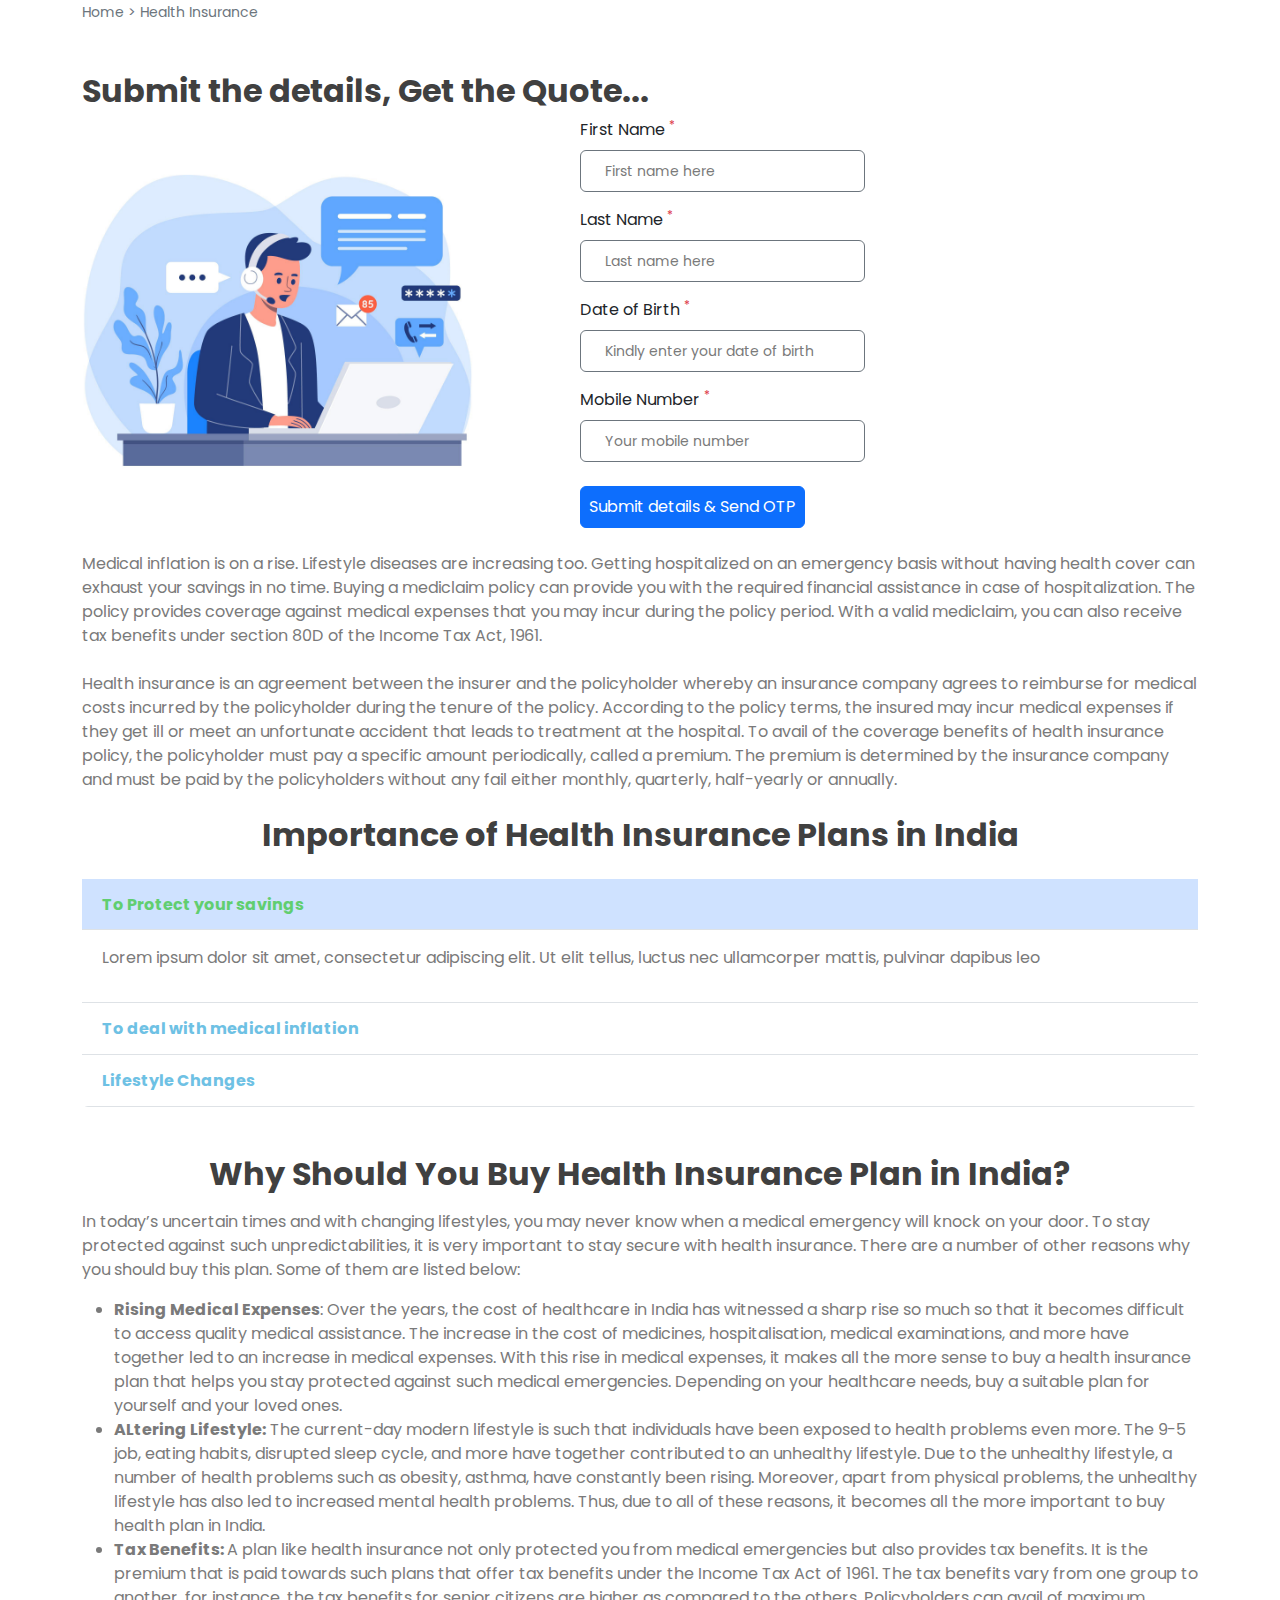
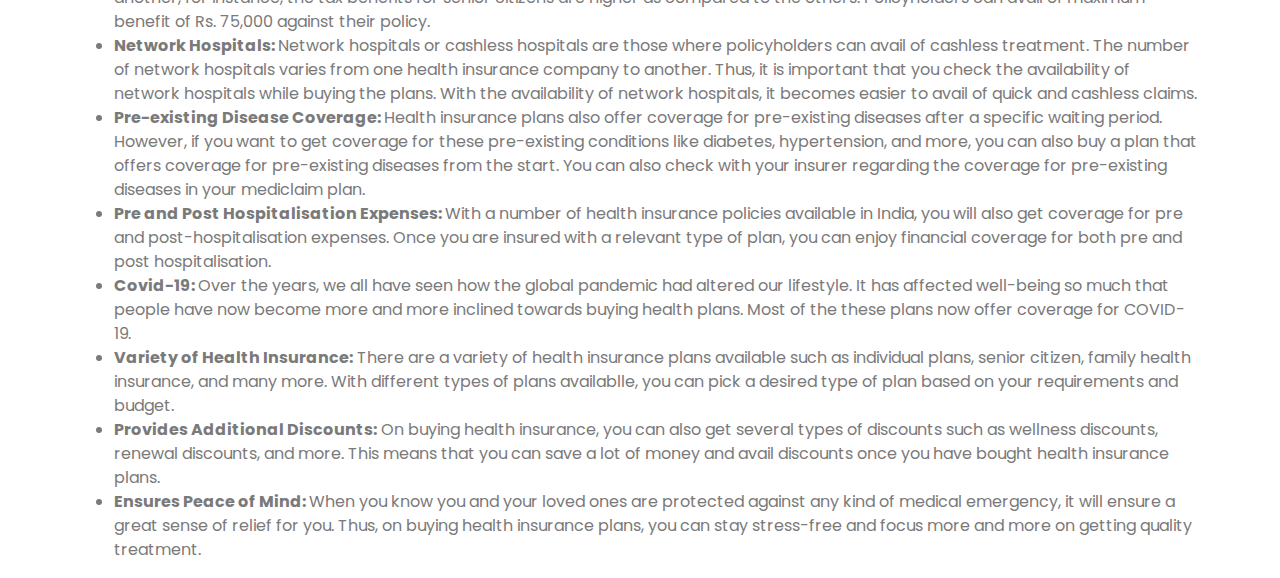
==== commit 29718dbf: "update health-insurance.html" ====
--- a/health-insurance.html
+++ b/health-insurance.html
@@ -119,7 +119,7 @@
       class="accordion my-4"
       id="accordionExample"
     >
-      <div class="accordion-item border-bottom">
+      <div class="accordion-item border-0 border-bottom">
         <h2 class="accordion-header" id="headingOne">
           <button
           class="accordion-button fw-bold" type="button" data-bs-toggle="collapse" data-bs-target="#collapseOne" aria-expanded="true" aria-controls="collapseOne"
@@ -136,7 +136,7 @@
           </p>
         </div>
       </div>
-      <div class="accordion-item">
+      <div class="accordion-item border-0 border-bottom">
         <h2 class="accordion-header" id="headingTwo">
           <button
             class="accordion-button collapsed fw-bold"
@@ -161,7 +161,7 @@
           </p>
         </div>
       </div>
-      <div class="accordion-item">
+      <div class="accordion-item border-0 border-bottom">
         <h2 class="accordion-header" id="headingThree">
           <button
             class="accordion-button collapsed fw-bold"
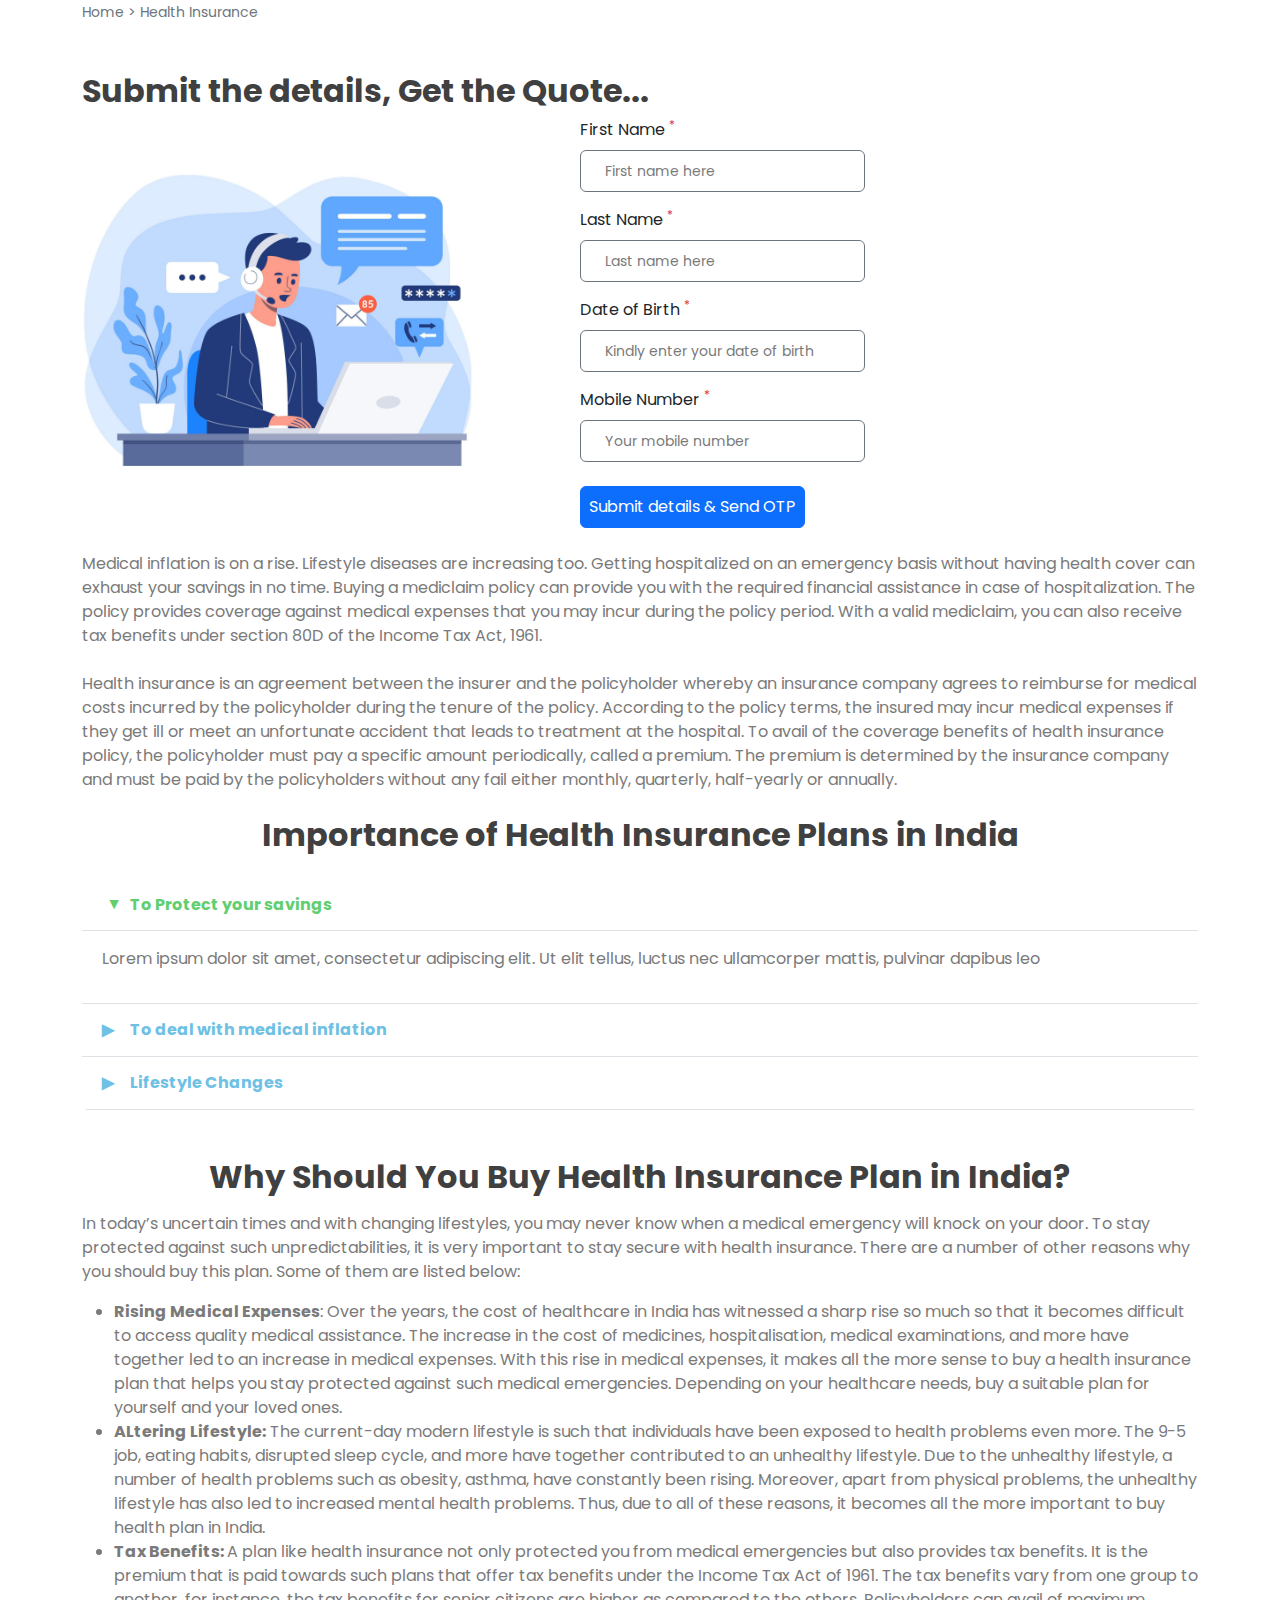
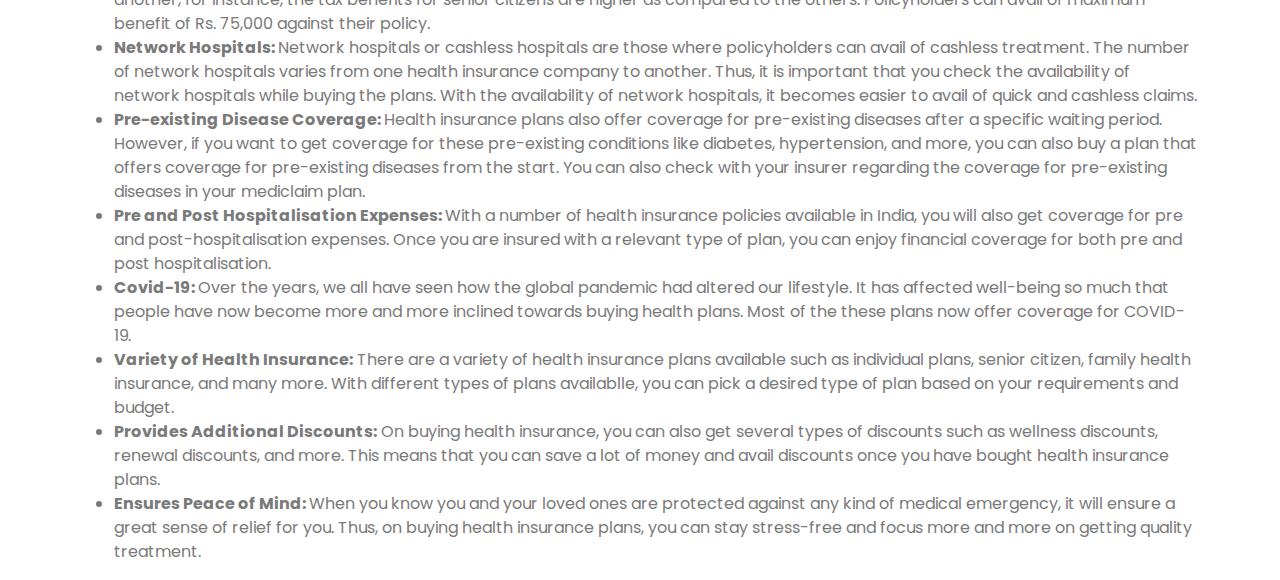
==== commit 52e777da: "update 5 files" ====
--- a/health-insurance.html
+++ b/health-insurance.html
@@ -122,7 +122,7 @@
       <div class="accordion-item border-0 border-bottom">
         <h2 class="accordion-header" id="headingOne">
           <button
-          class="accordion-button fw-bold" type="button" data-bs-toggle="collapse" data-bs-target="#collapseOne" aria-expanded="true" aria-controls="collapseOne"
+          class="accordion-button fw-bold health__accordion" type="button" data-bs-toggle="collapse" data-bs-target="#collapseOne" aria-expanded="true" aria-controls="collapseOne"
             style="border-radius: 0;"
           >
           To Protect your savings
@@ -139,7 +139,7 @@
       <div class="accordion-item border-0 border-bottom">
         <h2 class="accordion-header" id="headingTwo">
           <button
-            class="accordion-button collapsed fw-bold"
+            class="accordion-button collapsed fw-bold health__accordion"
             type="button"
             data-bs-toggle="collapse"
             data-bs-target="#collapseTwo"
@@ -164,7 +164,7 @@
       <div class="accordion-item border-0 border-bottom">
         <h2 class="accordion-header" id="headingThree">
           <button
-            class="accordion-button collapsed fw-bold"
+            class="accordion-button collapsed fw-bold health__accordion"
             type="button"
             data-bs-toggle="collapse"
             data-bs-target="#collapseThree"
--- a/style.css
+++ b/style.css
@@ -51,7 +51,9 @@
     display: none;
     visibility: hidden;
 }
-
+.accordion{
+    --bs-accordion-active-bg: #fff;
+}
 .accordion-button.collapsed{
     color: var(--acordion-color1) !important;
 }
@@ -61,6 +63,19 @@
 .accordion-button::after {
     display: none;
     content: none
+}
+
+  .health__accordion::after{
+    display: block;
+    order: -1;
+    margin-left: 0; 
+    margin-right:0.5em;
+    content: "\25B6";
+    background-image: url(">");
+  }
+  .health__accordion:not(.collapsed)::after{
+    background-image: url("^");
+    content: "\25B2";
   }
 @media (min-width: 992px) {
     .leads{
